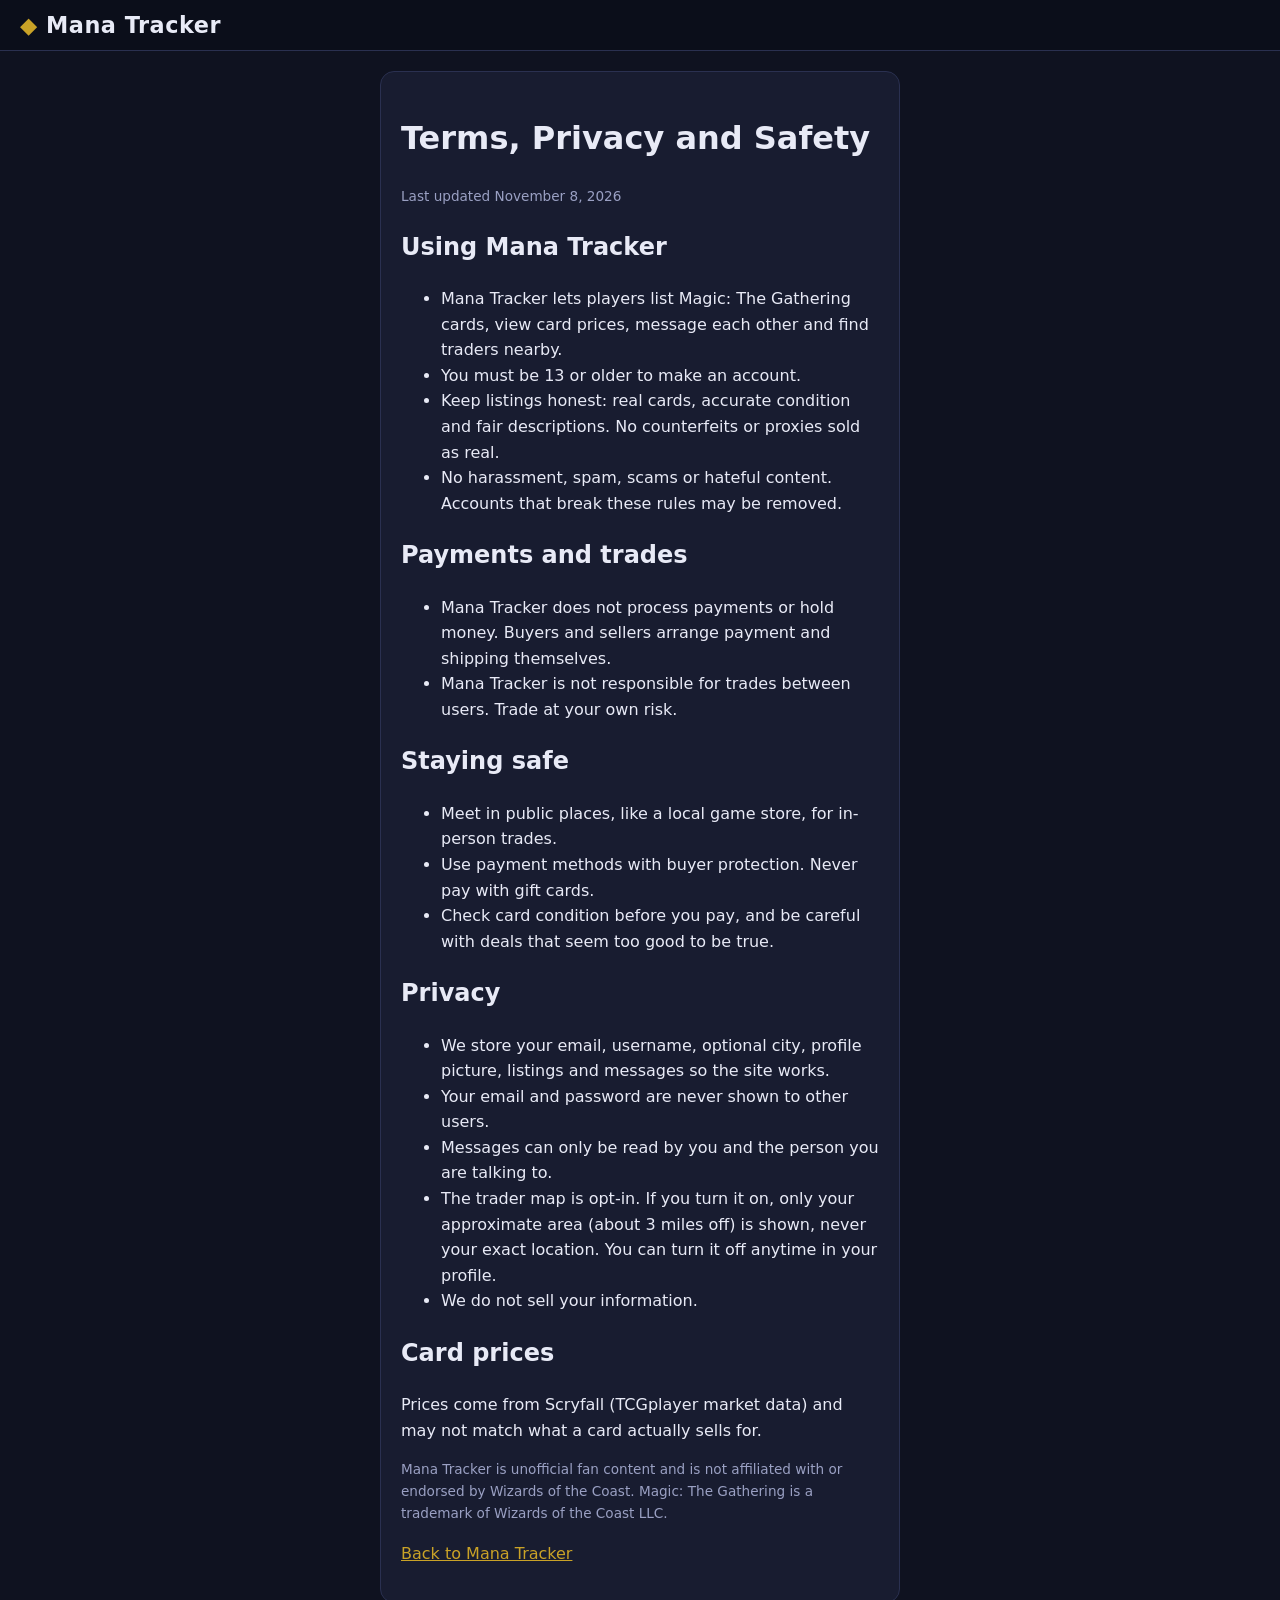
==== terms.html @ 7c01e332 "Launch polish: site icon, terms/privacy/safety page, sitemap, robots, share previews" ====
<!DOCTYPE html>
<html lang="en">
<head>
<meta charset="UTF-8">
<meta name="viewport" content="width=device-width, initial-scale=1.0">
<title>Terms, Privacy and Safety - Mana Tracker</title>
<link rel="icon" href="favicon.svg" type="image/svg+xml">
<link rel="stylesheet" href="style.css">
</head>
<body>
<header class="topbar"><a class="brand" href="./" style="color:inherit;text-decoration:none"><span class="logo">&#9670;</span> Mana Tracker</a></header>
<main class="box narrow" style="margin-top:20px;line-height:1.6">
<h1>Terms, Privacy and Safety</h1>
<p class="small">Last updated November 8, 2026</p>

<h2>Using Mana Tracker</h2>
<ul>
<li>Mana Tracker lets players list Magic: The Gathering cards, view card prices, message each other and find traders nearby.</li>
<li>You must be 13 or older to make an account.</li>
<li>Keep listings honest: real cards, accurate condition and fair descriptions. No counterfeits or proxies sold as real.</li>
<li>No harassment, spam, scams or hateful content. Accounts that break these rules may be removed.</li>
</ul>

<h2>Payments and trades</h2>
<ul>
<li>Mana Tracker does not process payments or hold money. Buyers and sellers arrange payment and shipping themselves.</li>
<li>Mana Tracker is not responsible for trades between users. Trade at your own risk.</li>
</ul>

<h2>Staying safe</h2>
<ul>
<li>Meet in public places, like a local game store, for in-person trades.</li>
<li>Use payment methods with buyer protection. Never pay with gift cards.</li>
<li>Check card condition before you pay, and be careful with deals that seem too good to be true.</li>
</ul>

<h2>Privacy</h2>
<ul>
<li>We store your email, username, optional city, profile picture, listings and messages so the site works.</li>
<li>Your email and password are never shown to other users.</li>
<li>Messages can only be read by you and the person you are talking to.</li>
<li>The trader map is opt-in. If you turn it on, only your approximate area (about 3 miles off) is shown, never your exact location. You can turn it off anytime in your profile.</li>
<li>We do not sell your information.</li>
</ul>

<h2>Card prices</h2>
<p>Prices come from Scryfall (TCGplayer market data) and may not match what a card actually sells for.</p>

<p class="small">Mana Tracker is unofficial fan content and is not affiliated with or endorsed by Wizards of the Coast. Magic: The Gathering is a trademark of Wizards of the Coast LLC.</p>
<p><a href="./">Back to Mana Tracker</a></p>
</main>
</body>
</html>
---- style.css ----
:root{--bg:#0f1220;--panel:#181c30;--line:#2a3050;--text:#e8eaf6;--muted:#9aa0c3;--accent:#c9a227;--accent2:#6c5ce7}
*{box-sizing:border-box}
body{margin:0;font-family:system-ui,-apple-system,Segoe UI,Roboto,sans-serif;background:var(--bg);color:var(--text)}
.topbar{display:flex;flex-wrap:wrap;align-items:center;justify-content:space-between;padding:12px 20px;background:#0b0e1a;border-bottom:1px solid var(--line);position:sticky;top:0;z-index:1000}
.brand{font-size:1.4rem;font-weight:800;letter-spacing:.5px}
.logo{color:var(--accent)}
nav{display:flex;gap:4px;flex-wrap:wrap}
.tab{background:none;border:none;color:var(--muted);padding:8px 12px;border-radius:8px;cursor:pointer;font-size:.95rem}
.tab.active,.tab:hover{color:var(--text);background:var(--panel)}
main{max-width:1100px;margin:0 auto;padding:20px}
.panel{display:none}.panel.active{display:block}
.hero{text-align:center;padding:50px 10px 30px;background:radial-gradient(circle at top,#2b2560,transparent 70%);border-radius:16px}
.hero h1{font-size:2.2rem;margin:0 0 10px}
.hero p{color:var(--muted);max-width:600px;margin:0 auto 20px}
.features{display:grid;grid-template-columns:repeat(auto-fit,minmax(220px,1fr));gap:14px;margin-top:24px}
.feature{background:var(--panel);border:1px solid var(--line);border-radius:12px;padding:16px;cursor:pointer}
.feature:hover{border-color:var(--accent)}
.feature h3{margin:0 0 6px;color:var(--accent)}
.feature p{margin:0;color:var(--muted)}
.btn{background:var(--panel);color:var(--text);border:1px solid var(--line);padding:10px 16px;border-radius:10px;cursor:pointer;font-weight:600}
.btn.primary{background:var(--accent);color:#111;border-color:var(--accent)}
.btn:hover{filter:brightness(1.1)}
.hero-actions{display:flex;gap:10px;justify-content:center}
.row{display:flex;gap:10px;flex-wrap:wrap;margin:12px 0;align-items:center}
.between{justify-content:space-between}
input,select{background:#0b0e1a;color:var(--text);border:1px solid var(--line);border-radius:10px;padding:10px 12px;font-size:.95rem;flex:1;min-width:160px}
.chips .chip{background:#22284a;color:var(--text);border:1px solid var(--line);border-radius:999px;padding:6px 12px;cursor:pointer}
.chip:hover{border-color:var(--accent)}
.grid{display:grid;grid-template-columns:repeat(auto-fill,minmax(200px,1fr));gap:14px}
.card{background:var(--panel);border:1px solid var(--line);border-radius:12px;padding:10px;display:flex;flex-direction:column;gap:6px}
.card img{width:100%;border-radius:10px}
.card .name{font-weight:700}
.card .meta{color:var(--muted);font-size:.85rem}
.price{color:var(--accent);font-weight:800;font-size:1.1rem}
.badge{display:inline-block;font-size:.75rem;padding:2px 8px;border-radius:999px;background:var(--accent2);color:#fff;width:fit-content}
.status,.small,.notice{color:var(--muted);font-size:.85rem}
.notice{text-align:center;margin-top:24px}
.card-form{display:grid;grid-template-columns:repeat(auto-fit,minmax(200px,1fr));gap:10px;background:var(--panel);padding:14px;border-radius:12px;border:1px solid var(--line)}
.hidden{display:none!important}
.chat-wrap{display:grid;grid-template-columns:240px 1fr;gap:12px;min-height:420px}
.convos{background:var(--panel);border:1px solid var(--line);border-radius:12px;overflow:auto}
.convo{padding:12px;border-bottom:1px solid var(--line);cursor:pointer}
.convo.active,.convo:hover{background:#22284a}
.convo .meta{color:var(--muted);font-size:.8rem}
.chat-main{background:var(--panel);border:1px solid var(--line);border-radius:12px;display:flex;flex-direction:column;padding:10px}
.chat-header{font-weight:700;padding:4px 6px 10px;border-bottom:1px solid var(--line)}
.messages{flex:1;overflow:auto;padding:10px;display:flex;flex-direction:column;gap:8px;min-height:300px}
.msg{max-width:75%;padding:8px 12px;border-radius:14px;background:#22284a}
.msg.me{align-self:flex-end;background:var(--accent);color:#111}
#mapView{height:420px;border-radius:12px;border:1px solid var(--line);margin-bottom:14px}
.box{background:var(--panel);border:1px solid var(--line);border-radius:14px;padding:20px}
.narrow{max-width:520px;margin:0 auto}
.stack{display:flex;flex-direction:column;gap:10px}
label{display:flex;flex-direction:column;gap:4px;color:var(--muted);font-size:.85rem}
label.check{flex-direction:row;align-items:center;gap:8px;color:var(--text)}
label.check input{flex:none;min-width:0;width:18px;height:18px}
a{color:var(--accent)}
.dot{display:inline-block;width:8px;height:8px;border-radius:50%;background:#e74c3c;margin-left:4px;vertical-align:middle}
.msg .time{font-size:.7rem;opacity:.6;margin-top:2px}
h3{margin-top:24px}
.avatar{width:36px;height:36px;border-radius:50%;background:var(--accent2) center/cover no-repeat;display:inline-flex;align-items:center;justify-content:center;font-weight:800;color:#fff;flex:none;border:2px solid var(--accent);font-size:.9rem;overflow:hidden}
.avatar.lg{width:56px;height:56px;font-size:1.3rem}
.avatar.xl{width:110px;height:110px;font-size:2.4rem}
.avatar-edit{display:flex;flex-direction:column;align-items:center;gap:10px;margin-bottom:16px}
label.btn{display:inline-block;color:var(--text);font-size:.95rem}
.who{display:flex;align-items:center;gap:8px}
.convo .who{margin-bottom:2px}
.map-pin{background:none;border:none}
.map-pin .avatar{width:48px;height:48px;border:3px solid #fff;box-shadow:0 2px 8px rgba(0,0,0,.5)}
.map-pin .pin-name{background:#0b0e1a;color:#fff;font-size:11px;font-weight:700;padding:1px 6px;border-radius:8px;margin-top:2px;white-space:nowrap;text-align:center}
.map-pin .pin-wrap{display:flex;flex-direction:column;align-items:center}
.map-pin.me .avatar{border-color:var(--accent)}
footer{text-align:center;color:var(--muted);font-size:.8rem;padding:30px 10px}
@media(max-width:700px){.chat-wrap{grid-template-columns:1fr}.convos{max-height:160px}.hero h1{font-size:1.6rem}}

.header-avatar{background:none;border:none;padding:0;cursor:pointer;margin-left:8px}
.header-avatar .avatar{width:40px;height:40px}
.topbar{gap:8px}
.pin-note{background:#fff;color:#111;font-size:11px;font-weight:600;padding:3px 8px;border-radius:10px;margin-bottom:4px;max-width:150px;white-space:normal;text-align:center;box-shadow:0 2px 6px rgba(0,0,0,.4);position:relative}
.pin-note:after{content:'';position:absolute;bottom:-5px;left:50%;margin-left:-5px;border:5px solid transparent;border-bottom:0;border-top-color:#fff}
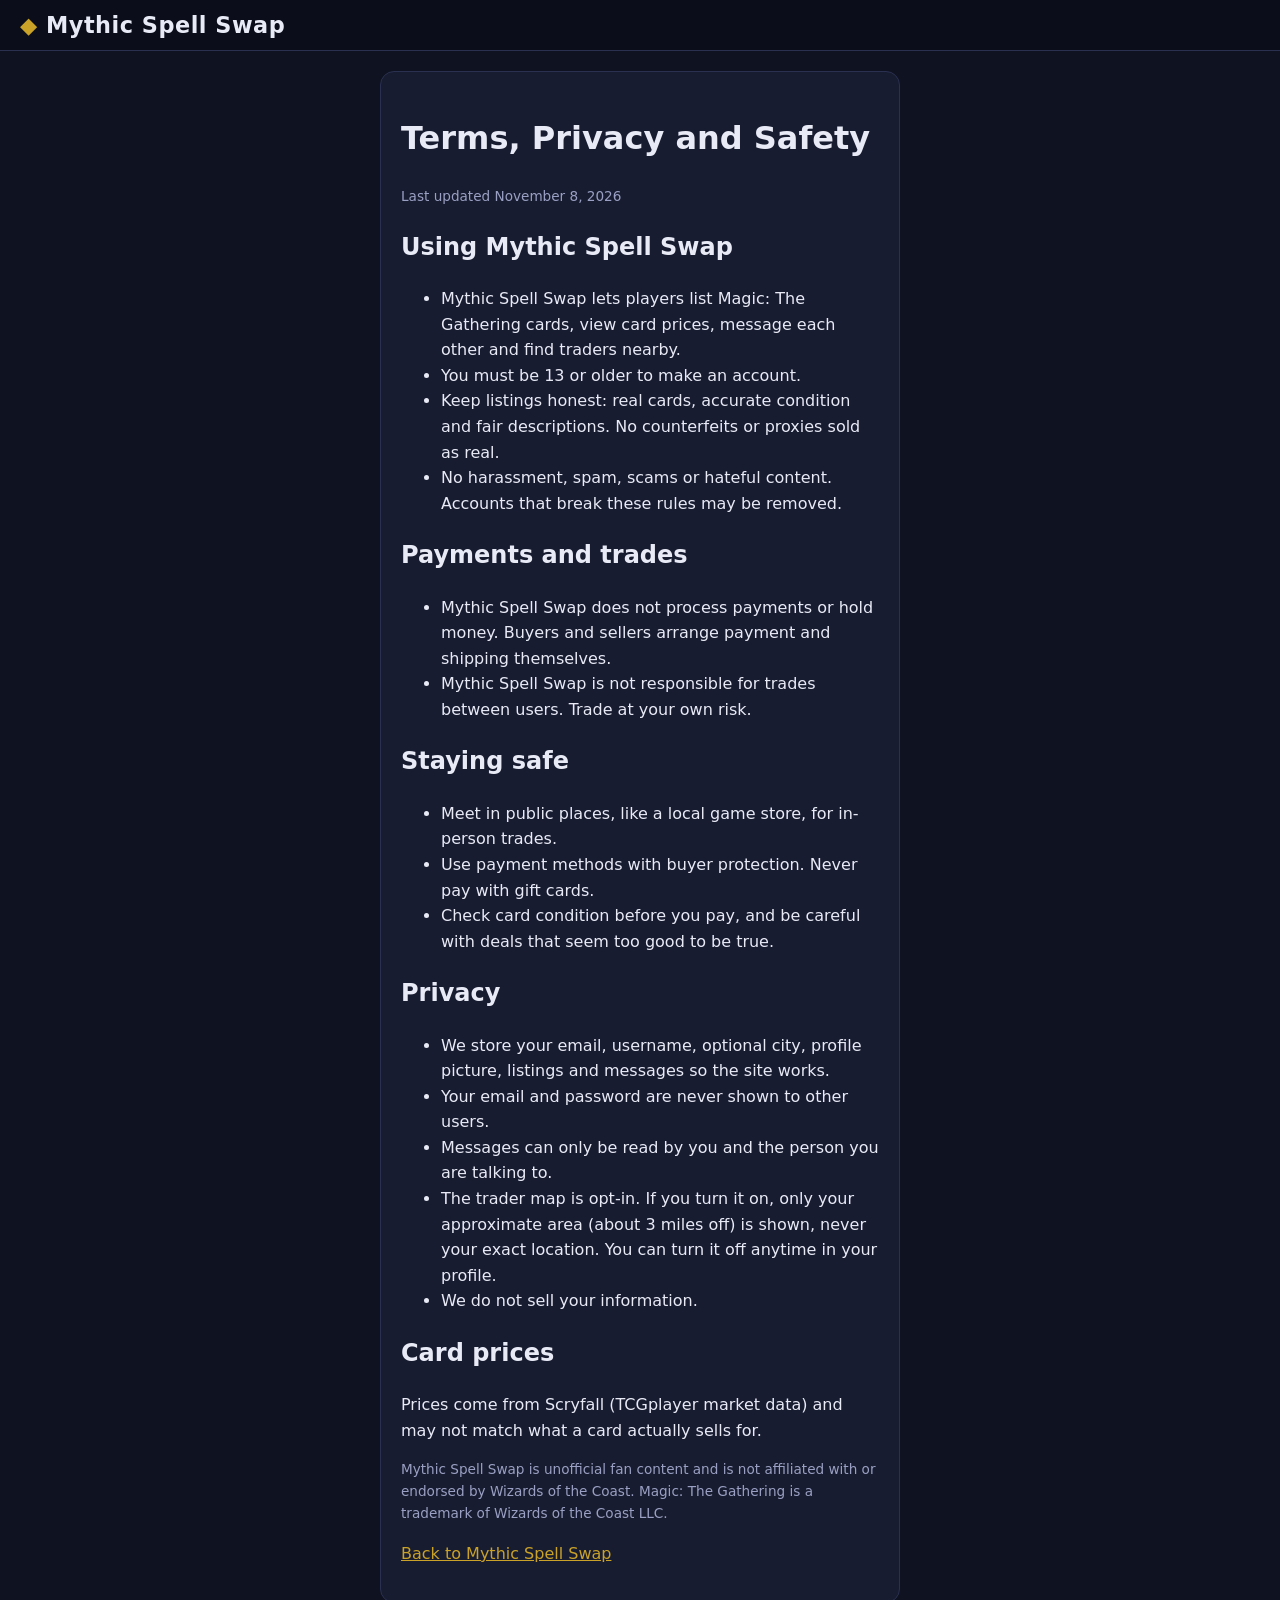
==== commit 466f80b7: "Rename site to Mythic Spell Swap and point canonical/sitemap URLs to https://mythicspellswap.github." ====
--- a/terms.html
+++ b/terms.html
@@ -3,19 +3,19 @@
 <head>
 <meta charset="UTF-8">
 <meta name="viewport" content="width=device-width, initial-scale=1.0">
-<title>Terms, Privacy and Safety - Mana Tracker</title>
+<title>Terms, Privacy and Safety - Mythic Spell Swap</title>
 <link rel="icon" href="favicon.svg" type="image/svg+xml">
 <link rel="stylesheet" href="style.css">
 </head>
 <body>
-<header class="topbar"><a class="brand" href="./" style="color:inherit;text-decoration:none"><span class="logo">&#9670;</span> Mana Tracker</a></header>
+<header class="topbar"><a class="brand" href="./" style="color:inherit;text-decoration:none"><span class="logo">&#9670;</span> Mythic Spell Swap</a></header>
 <main class="box narrow" style="margin-top:20px;line-height:1.6">
 <h1>Terms, Privacy and Safety</h1>
 <p class="small">Last updated November 8, 2026</p>
 
-<h2>Using Mana Tracker</h2>
+<h2>Using Mythic Spell Swap</h2>
 <ul>
-<li>Mana Tracker lets players list Magic: The Gathering cards, view card prices, message each other and find traders nearby.</li>
+<li>Mythic Spell Swap lets players list Magic: The Gathering cards, view card prices, message each other and find traders nearby.</li>
 <li>You must be 13 or older to make an account.</li>
 <li>Keep listings honest: real cards, accurate condition and fair descriptions. No counterfeits or proxies sold as real.</li>
 <li>No harassment, spam, scams or hateful content. Accounts that break these rules may be removed.</li>
@@ -23,8 +23,8 @@
 
 <h2>Payments and trades</h2>
 <ul>
-<li>Mana Tracker does not process payments or hold money. Buyers and sellers arrange payment and shipping themselves.</li>
-<li>Mana Tracker is not responsible for trades between users. Trade at your own risk.</li>
+<li>Mythic Spell Swap does not process payments or hold money. Buyers and sellers arrange payment and shipping themselves.</li>
+<li>Mythic Spell Swap is not responsible for trades between users. Trade at your own risk.</li>
 </ul>
 
 <h2>Staying safe</h2>
@@ -46,8 +46,8 @@
 <h2>Card prices</h2>
 <p>Prices come from Scryfall (TCGplayer market data) and may not match what a card actually sells for.</p>
 
-<p class="small">Mana Tracker is unofficial fan content and is not affiliated with or endorsed by Wizards of the Coast. Magic: The Gathering is a trademark of Wizards of the Coast LLC.</p>
-<p><a href="./">Back to Mana Tracker</a></p>
+<p class="small">Mythic Spell Swap is unofficial fan content and is not affiliated with or endorsed by Wizards of the Coast. Magic: The Gathering is a trademark of Wizards of the Coast LLC.</p>
+<p><a href="./">Back to Mythic Spell Swap</a></p>
 </main>
 </body>
 </html>
--- a/style.css
+++ b/style.css
@@ -78,3 +78,84 @@
 .topbar{gap:8px}
 .pin-note{background:#fff;color:#111;font-size:11px;font-weight:600;padding:3px 8px;border-radius:10px;margin-bottom:4px;max-width:150px;white-space:normal;text-align:center;box-shadow:0 2px 6px rgba(0,0,0,.4);position:relative}
 .pin-note:after{content:'';position:absolute;bottom:-5px;left:50%;margin-left:-5px;border:5px solid transparent;border-bottom:0;border-top-color:#fff}
+
+.full{grid-column:1/-1}
+.seg{display:flex;gap:6px;background:#0b0e1a;padding:4px;border-radius:12px}
+.seg-btn{flex:1;background:none;border:none;color:var(--muted);padding:10px;border-radius:9px;font-weight:700;cursor:pointer}
+.seg-btn.active{background:var(--accent);color:#111}
+.found{display:flex;gap:10px;align-items:center;font-size:.9rem;color:var(--muted)}
+.found img{width:70px;border-radius:6px}
+.thumbs{display:flex;gap:8px;flex-wrap:wrap}
+.thumbs img{width:70px;height:70px;object-fit:cover;border-radius:8px;border:1px solid var(--line)}
+.card .cover{width:100%;aspect-ratio:1/1;object-fit:cover;border-radius:10px;background:#0b0e1a}
+.card .cover.cardimg{aspect-ratio:auto;object-fit:contain}
+.card .thumbs img{width:44px;height:44px}
+.badge.cat{background:#22284a;border:1px solid var(--line);margin-left:4px}
+
+.photo-pick{display:flex;align-items:center;gap:10px;flex-wrap:wrap}
+.photo-btn{background:#22284a;border:2px dashed var(--accent);color:var(--text);text-align:center;cursor:pointer}
+.btn.danger{background:#5c1f2a;border-color:#a33;color:#fff}
+
+.card .name,.card .meta,.who{overflow-wrap:anywhere;word-break:break-word;min-width:0}
+.card{min-width:0}
+
+.link{cursor:pointer}.link:hover{color:var(--accent)}
+.btn.icon{padding:6px 12px;font-size:1.3rem;line-height:1}
+.egg-wrap{position:relative}
+.pop{position:absolute;right:0;top:46px;background:var(--panel);border:1px solid var(--line);border-radius:12px;padding:8px;z-index:50;box-shadow:0 8px 24px #0008}
+.pop.menu{display:flex;flex-direction:column;gap:8px;min-width:220px}
+.pop.hidden,.modal.hidden{display:none}
+.news-list{display:flex;flex-direction:column;gap:12px;margin-top:12px}
+#newsForm{margin:12px 0}
+textarea{background:#0b0e1a;color:var(--text);border:1px solid var(--line);border-radius:10px;padding:10px;font:inherit;width:100%}
+.modal{position:fixed;inset:0;background:#000a;z-index:3000;display:flex;align-items:flex-start;justify-content:center;padding:30px 12px;overflow-y:auto}
+.modal-box{background:var(--bg);border:1px solid var(--line);border-radius:16px;padding:20px;width:100%;max-width:760px;position:relative}
+.modal-x{position:absolute;right:12px;top:8px;background:none;border:none;color:var(--text);font-size:2rem;cursor:pointer}
+.phead{display:flex;gap:16px;align-items:center;flex-wrap:wrap}
+.phead h2{margin:0}
+.pnote{font-style:italic;color:var(--muted);margin-top:4px}
+.pstats{display:grid;grid-template-columns:repeat(4,1fr);gap:8px;margin:16px 0}
+.pstats div{background:var(--panel);border:1px solid var(--line);border-radius:12px;padding:10px;text-align:center}
+.pstats b{display:block;font-size:1.4rem;color:var(--accent)}
+.pstats span{font-size:.8rem;color:var(--muted)}
+.pbadges{display:flex;gap:6px;flex-wrap:wrap;margin-top:12px}
+.pbadge{border-radius:999px;padding:4px 10px;font-size:.8rem;font-weight:700;border:1px solid var(--line)}
+.pbadge.founder{background:var(--accent);color:#111}
+.pbadge.rare{background:linear-gradient(90deg,#6c5ce7,#e84393);color:#fff}
+.pbadge.game{background:#1e3a5f}
+.main-deck{margin-bottom:10px}
+.egg-reveal{text-align:center}
+.big-badge{font-size:5rem;color:var(--accent);text-shadow:0 0 30px var(--accent)}
+.rare-card{position:relative;max-width:260px;margin:10px auto;border-radius:14px;padding:4px;background:linear-gradient(135deg,hsl(var(--hue),90%,60%),hsl(calc(var(--hue) + 120),90%,60%),hsl(calc(var(--hue) + 240),90%,60%));animation:shine 4s linear infinite}
+.rare-card img{width:100%;border-radius:11px;display:block}
+.rare-tag{position:absolute;top:10px;right:10px;background:#000c;color:#fff;font-weight:800;border-radius:8px;padding:2px 8px}
+@keyframes shine{0%{filter:hue-rotate(0)}100%{filter:hue-rotate(360deg)}}
+.game{text-align:center}
+.game-art{width:100%;max-width:520px;border-radius:12px;margin:10px 0}
+.game-card{max-width:220px;border-radius:12px}
+.game-opts{display:grid;grid-template-columns:1fr 1fr;gap:8px}
+.btn.right{background:#1f7a3f;border-color:#2ecc71}
+.btn.wrong{background:#7a1f2a;border-color:#e74c3c}
+.leader{text-align:left;display:inline-block}
+.store-dot{width:26px;height:26px;border-radius:6px;background:#1e3a5f;border:2px solid var(--accent);color:var(--accent);display:flex;align-items:center;justify-content:center;font-size:14px}
+@media (max-width:560px){.pstats{grid-template-columns:repeat(2,1fr)}.game-opts{grid-template-columns:1fr}}
+
+.pmenu{display:inline-block;margin-top:10px}
+.pmenu .pop{left:0;right:auto}
+.pbadge.lotus{background:linear-gradient(90deg,#111,#6c5ce7,#111);color:#fff;border-color:#a29bfe}
+.collection{display:grid;grid-template-columns:repeat(auto-fill,minmax(110px,1fr));gap:10px}
+.coll-item img{width:100%;border-radius:8px;display:block}
+.coll-item.foil img{box-shadow:0 0 14px #a29bfe;animation:shine 3s linear infinite}
+.hidden-card{width:30px;height:42px;border-radius:5px;background:linear-gradient(135deg,#3b2a1a,#7a5230);border:2px solid var(--accent);color:var(--accent);font-weight:900;display:flex;align-items:center;justify-content:center;font-size:18px;box-shadow:0 0 12px var(--accent);animation:pulse 1.6s ease-in-out infinite}
+.hidden-card.found{background:#1f7a3f;animation:none;box-shadow:none}
+@keyframes pulse{0%,100%{transform:scale(1)}50%{transform:scale(1.15)}}
+.lotus-foil{animation:shine 2.5s linear infinite}
+
+.coll-total{color:var(--muted)}.coll-total b{color:var(--accent)}
+.scan-btn{text-align:center;font-size:1.1rem;padding:14px}
+.found-card{display:grid;grid-template-columns:minmax(140px,220px) 1fr;gap:14px;align-items:start;margin-top:10px}
+.found-card img{width:100%;border-radius:10px}
+.found-card select,.found-card input[type=number]{width:100%}
+.qty{display:flex;align-items:center;gap:10px}.qty .btn{padding:4px 12px}
+.foil-img{animation:shine 4s linear infinite}
+@media (max-width:560px){.found-card{grid-template-columns:1fr}.found-card img{max-width:240px;margin:0 auto}}
